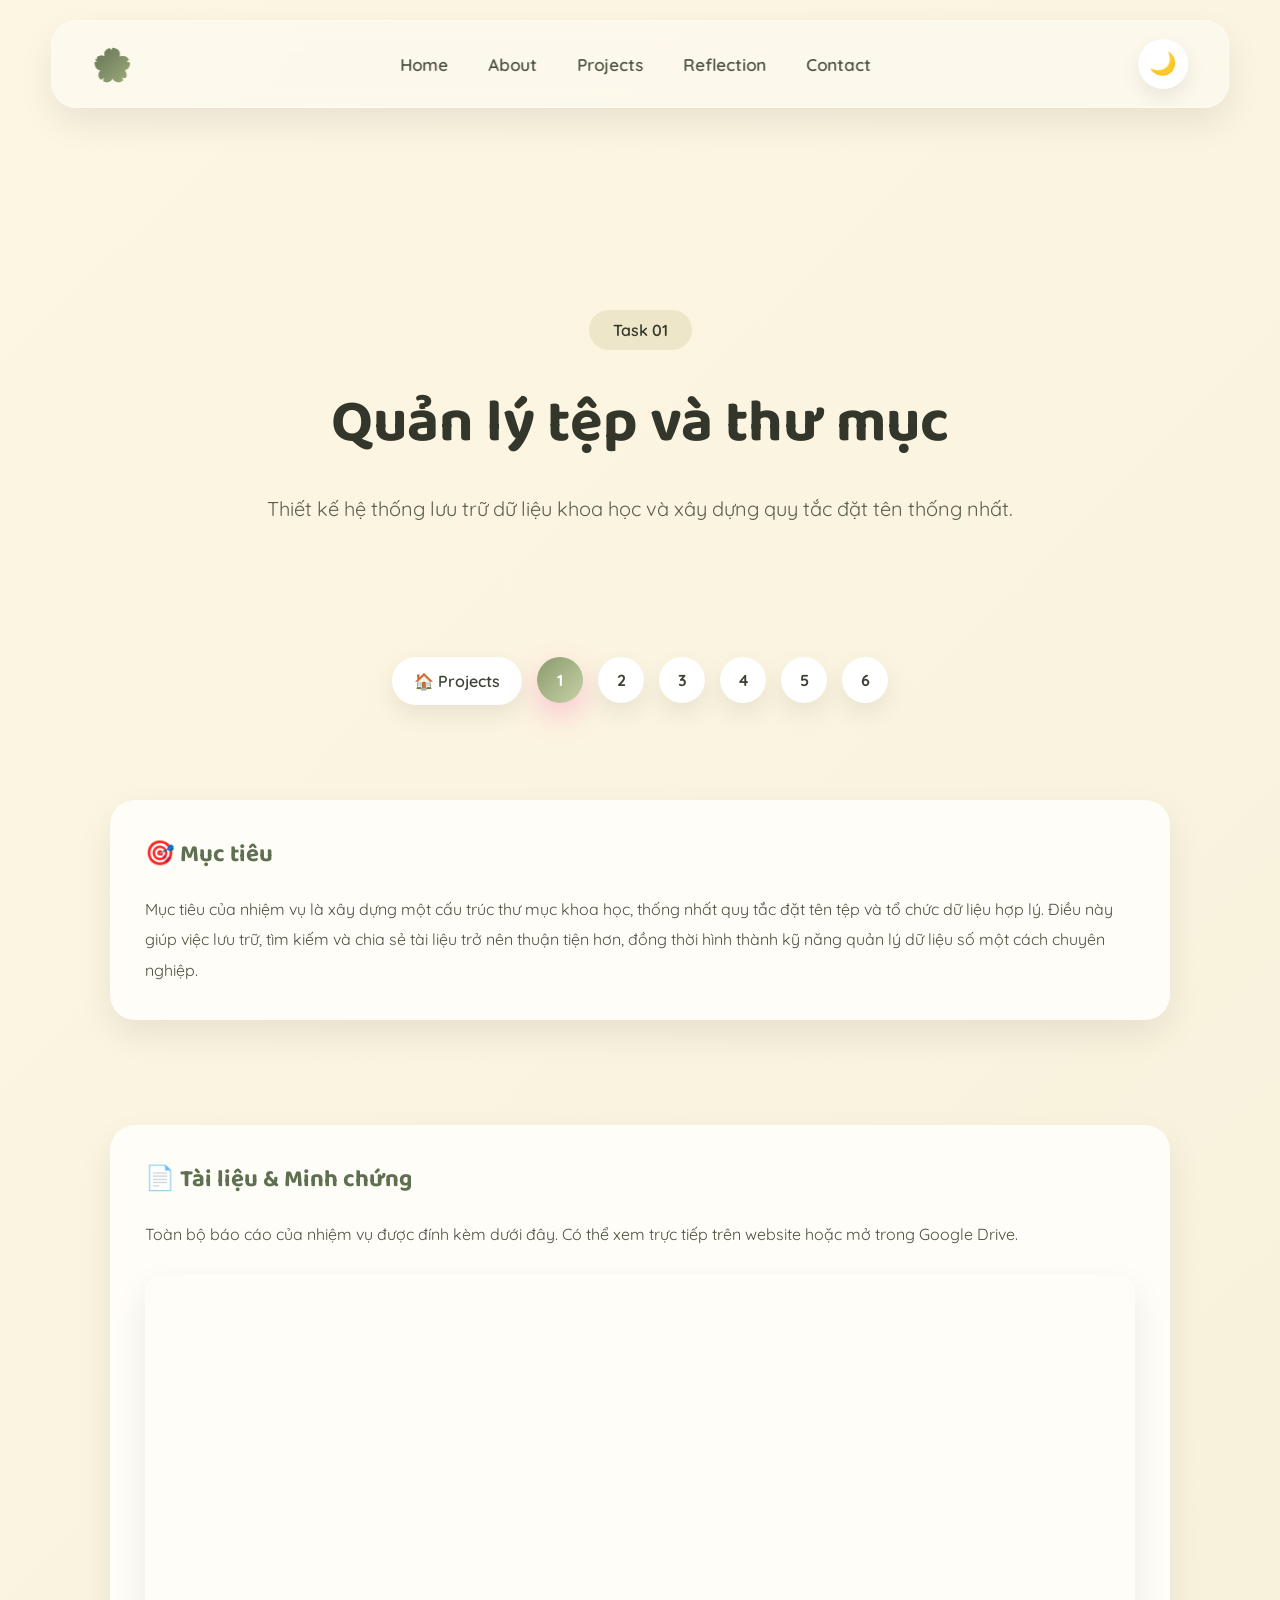
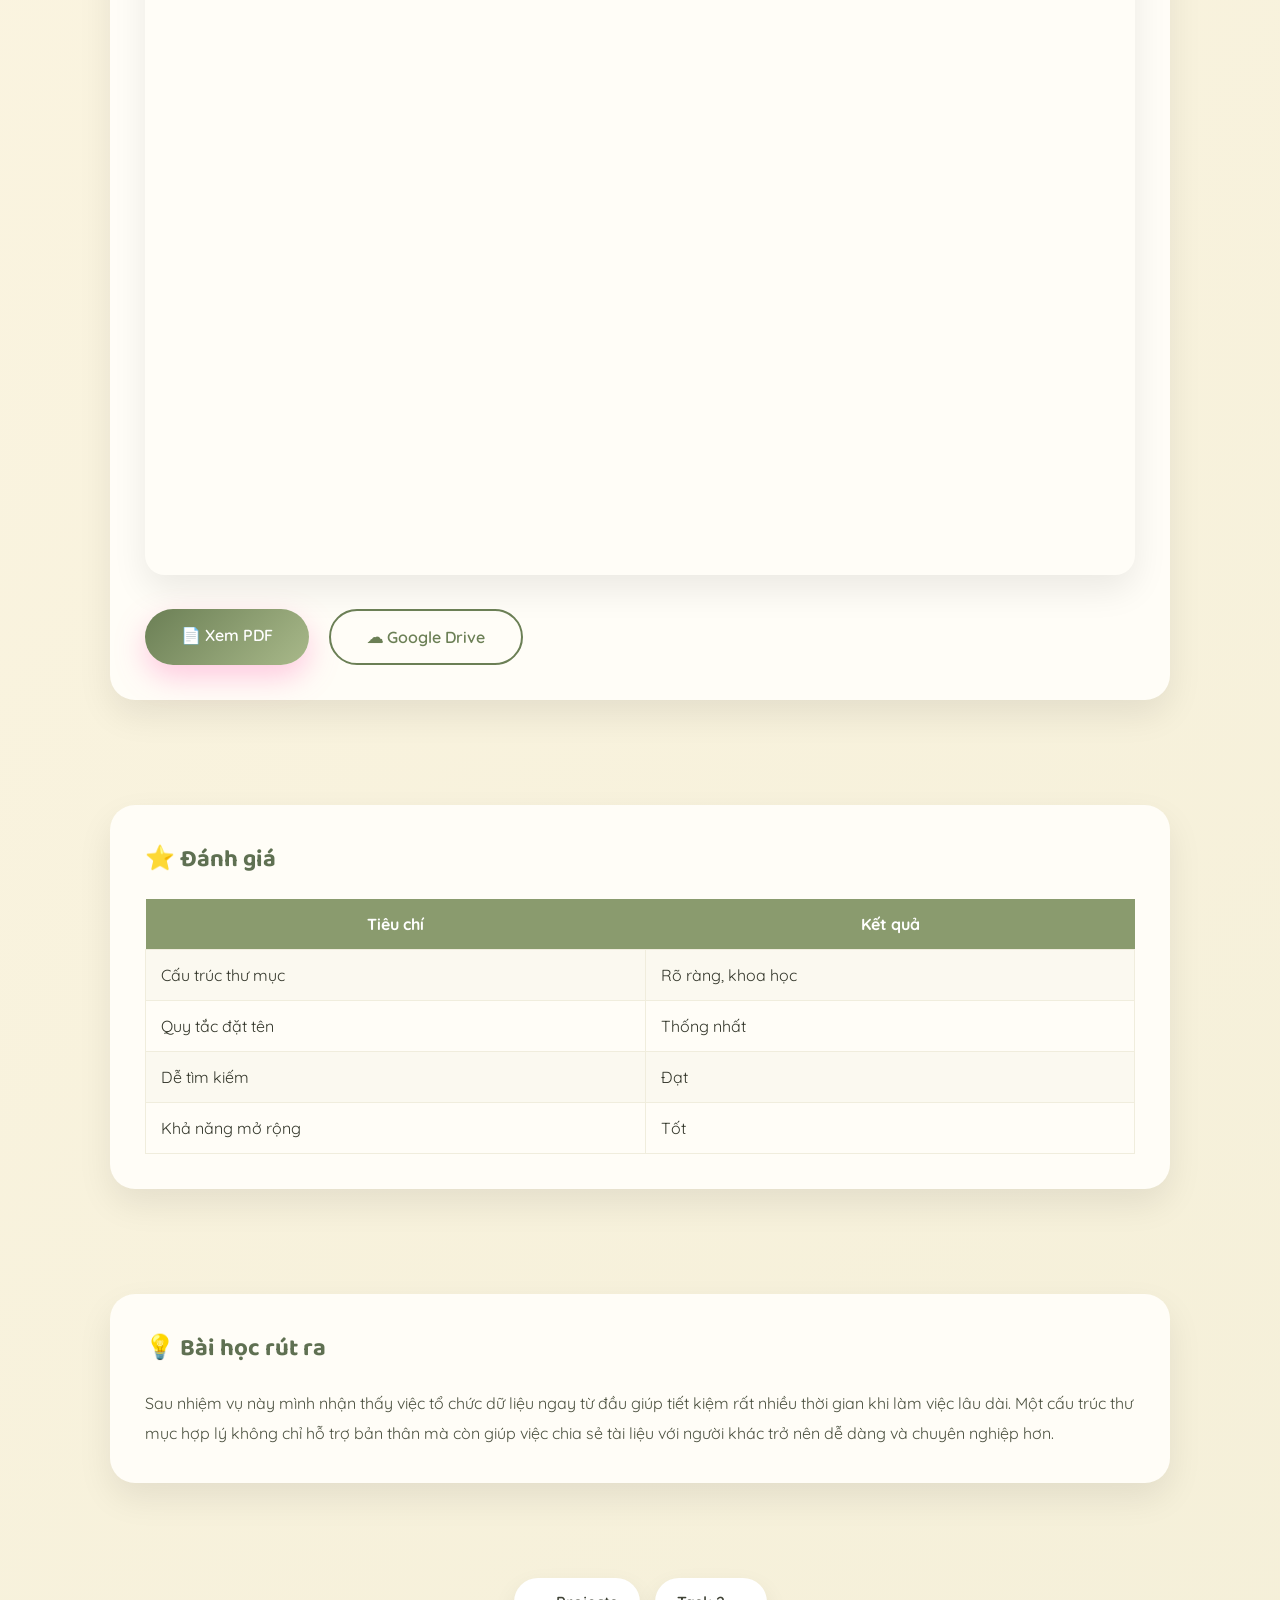
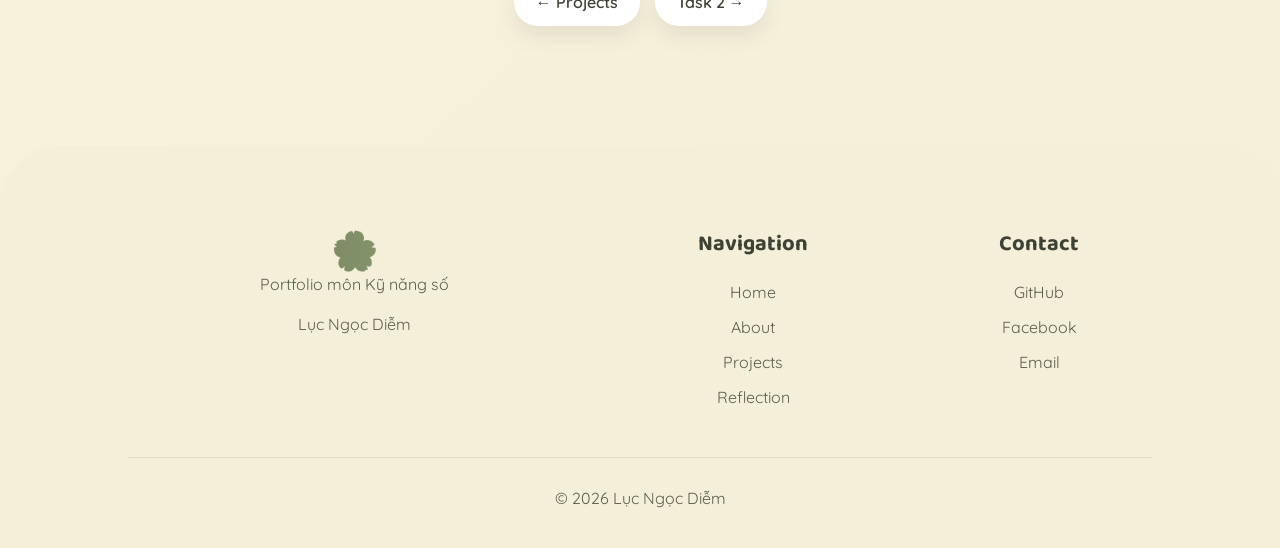
==== tasks/task1.html @ a43daa09 "commit message" ====
<!DOCTYPE html>
<html lang="vi">

<head>

<meta charset="UTF-8">

<meta name="viewport" content="width=device-width, initial-scale=1.0">

<title>Task 1 | Lục Ngọc Diễm</title>

<link rel="stylesheet" href="../css/style.css">
<link rel="stylesheet" href="../css/responsive.css">

</head>

<body>

<nav>

<div class="logo">🌸</div>

<ul class="nav-menu">

<li><a href="../index.html">Home</a></li>

<li><a href="../about.html">About</a></li>

<li><a href="../projects.html">Projects</a></li>

<li><a href="../reflection.html">Reflection</a></li>

<li><a href="../contact.html">Contact</a></li>

</ul>

<button class="hamburger" id="hamburger" aria-label="Toggle menu" aria-expanded="false">
<span></span>
<span></span>
<span></span>
</button>

<button id="themeToggle">🌙</button>

</nav>

<section class="task-hero">

<div class="task-number">

Task 01

</div>

<h1>Quản lý tệp và thư mục</h1>

<p>

Thiết kế hệ thống lưu trữ dữ liệu khoa học và xây dựng quy tắc đặt tên thống nhất.

</p>

</section>

<section class="task-navigation">

<a href="../projects.html" class="nav-btn">
🏠 Projects
</a>

<a href="task1.html" class="nav-btn-num active">1</a>

<a href="task2.html" class="nav-btn-num">2</a>

<a href="task3.html" class="nav-btn-num">3</a>

<a href="task4.html" class="nav-btn-num">4</a>

<a href="task5.html" class="nav-btn-num">5</a>

<a href="task6.html" class="nav-btn-num">6</a>

</section>

<section class="task-content">

<div class="task-box">

<h2>🎯 Mục tiêu</h2>

<p>

Mục tiêu của nhiệm vụ là xây dựng một cấu trúc thư mục khoa học, thống nhất quy tắc đặt tên tệp và tổ chức dữ liệu hợp lý. Điều này giúp việc lưu trữ, tìm kiếm và chia sẻ tài liệu trở nên thuận tiện hơn, đồng thời hình thành kỹ năng quản lý dữ liệu số một cách chuyên nghiệp.

</p>

</div>


<div class="task-box">

<h2>📄 Tài liệu & Minh chứng</h2>

<p>

Toàn bộ báo cáo của nhiệm vụ được đính kèm dưới đây. Có thể xem trực tiếp trên website hoặc mở trong Google Drive.

</p>

<iframe
src="../assets/documents/task1.pdf"
class="pdf-frame">
</iframe>

<div class="pdf-actions">

<a
href="../assets/documents/task1.pdf"
target="_blank"
class="btn">

📄 Xem PDF

</a>

<a
href="https://drive.google.com/drive/folders/1VZi1n0ZRhgxew_7jX-TgPINRvs0sPr73"
target="_blank"
class="btn2">

☁ Google Drive

</a>

</div>

</div>


<div class="task-box">

<h2>⭐ Đánh giá</h2>

<table class="portfolio-table">

<tr>

<th>Tiêu chí</th>

<th>Kết quả</th>

</tr>

<tr>

<td>Cấu trúc thư mục</td>

<td>Rõ ràng, khoa học</td>

</tr>

<tr>

<td>Quy tắc đặt tên</td>

<td>Thống nhất</td>

</tr>

<tr>

<td>Dễ tìm kiếm</td>

<td>Đạt</td>

</tr>

<tr>

<td>Khả năng mở rộng</td>

<td>Tốt</td>

</tr>

</table>

</div>


<div class="task-box">

<h2>💡 Bài học rút ra</h2>

<p>

Sau nhiệm vụ này mình nhận thấy việc tổ chức dữ liệu ngay từ đầu giúp tiết kiệm rất nhiều thời gian khi làm việc lâu dài. Một cấu trúc thư mục hợp lý không chỉ hỗ trợ bản thân mà còn giúp việc chia sẻ tài liệu với người khác trở nên dễ dàng và chuyên nghiệp hơn.

</p>

</div>

</section>

<section class="task-navigation">

<a class="nav-btn" href="../projects.html">
← Projects
</a>

<a class="nav-btn" href="task2.html">
Task 2 →
</a>

</section>

<footer>

<div class="footer-container">

<div>

<div class="footer-logo">

🌸

</div>

<p>

Portfolio môn Kỹ năng số

<br><br>

Lục Ngọc Diễm

</p>

</div>

<div>

<h3 class="footer-title">

Navigation

</h3>

<div class="footer-links">

<a href="../index.html">Home</a>

<a href="../about.html">About</a>

<a href="../projects.html">Projects</a>

<a href="../reflection.html">Reflection</a>

</div>

</div>

<div>

<h3 class="footer-title">

Contact

</h3>

<div class="footer-links">

<a href="#">GitHub</a>

<a href="#">Facebook</a>

<a href="#">Email</a>

</div>

</div>

</div>

<div class="footer-bottom">

© 2026 Lục Ngọc Diễm

</div>

</footer>

<button id="topBtn">

↑

</button>

<div class="lightbox">

<img>

</div>
<script src="../js/script.js"></script>
</body>

</html>
---- css/style.css ----
/* ==========================
   GOOGLE FONT
========================== */

@import url('https://fonts.googleapis.com/css2?family=Baloo+2:wght@400;500;600;700;800&family=Quicksand:wght@400;500;600;700&display=swap');

/* ==========================
   RESET
========================== */

*{
    margin:0;
    padding:0;
    box-sizing:border-box;
}

body{

    font-family:'Quicksand',sans-serif;

    background:linear-gradient(
        135deg,
        #FDF6E3 0%,
        #F4EFD8 100%
    );

    min-height:100vh;

    color:#33362A;

    padding-top:140px;
    overflow-x:hidden;
}

.hero-left{

    animation:slideLeft 1s ease;

}

.hero-right{

    animation:slideRight 1s ease;

}

@keyframes slideLeft{

from{

opacity:0;

transform:translateX(-60px);

}

to{

opacity:1;

transform:translateX(0);

}

}

@keyframes slideRight{

from{

opacity:0;

transform:translateX(60px);

}

to{

opacity:1;

transform:translateX(0);

}

}

/* ==========================
   NAVBAR
========================== */

nav{

    position:fixed;

    top:20px;

    left:50%;

    transform:translateX(-50%);

    width:92%;

    max-width:1350px;

    padding:18px 40px;

    display:flex;

    justify-content:space-between;

    align-items:center;

    border-radius:25px;

    background:rgba(255,255,255,.35);

    backdrop-filter:blur(20px);

    border:1px solid rgba(255,255,255,.4);

    box-shadow:0 15px 35px rgba(0,0,0,.08);

    transition:.35s;

    z-index:1000;

}

nav.scrolled{

    padding:14px 35px;

    background:rgba(255,255,255,.55);

    backdrop-filter:blur(30px);

}

.logo{

    font-size:32px;
    font-weight:700;
    letter-spacing:2px;

    background:linear-gradient(
        135deg,
        #5F7052,
        #A3AF7E
    );

    background-clip:text;
    -webkit-background-clip:text;

    color:transparent;
    -webkit-text-fill-color:transparent;

}

nav ul{

    display:flex;

    list-style:none;

    gap:28px;

}

.nav-menu{

display:flex;

gap:40px;

list-style:none;

}

.nav-menu a{

position:relative;

text-decoration:none;

font-size:17px;

font-weight:600;

color:#4C5140;

transition:.3s;

}

.nav-menu a:hover{

color:#5F7052;

}

.nav-menu a::after{

content:"";

position:absolute;

left:0;

bottom:-8px;

width:0;

height:3px;

border-radius:50px;

background:#5F7052;

transition:.35s;

}

.nav-menu a:hover::after{

width:100%;

}

nav ul li a:hover{

    color:#5F7052;

}

/* ==========================
   HERO SECTION
========================== */

.hero{
    max-width:1200px;
    margin:80px auto;
    display:flex;
    justify-content:space-between;
    align-items:center;
    gap:80px;
    padding:40px;
    position:relative;
    z-index:2;
}

.hero-left{
    flex:1;
}

.hero-right{
    flex:1;
    display:flex;
    justify-content:center;
}

.hello{
    font-size:24px;
    margin-bottom:15px;
}

.hero h1{
    font-size:70px;
    line-height:1.1;
}

.hero h2{
    font-size:42px;
    color:#5F7052;
    margin:20px 0;
}

.description{
    font-size:22px;
    line-height:1.8;
    max-width:650px;
}

/* ==========================
   AVATAR
========================== */

.avatar{

    width:360px;
    height:360px;

    border-radius:50%;

    background:rgba(255,255,255,.35);

    backdrop-filter:blur(20px);

    border:2px solid rgba(255,255,255,.5);

    box-shadow:
        0 20px 60px rgba(255,105,180,.25),
        0 20px 60px rgba(0,180,255,.15);

    display:flex;
    justify-content:center;
    align-items:center;

    font-size:120px;
    font-weight:700;

    color:#5F7052;

}

/* ==========================
   BUTTON
========================== */

.hero-button{
    display:flex;
    gap:20px;
    margin-top:40px;
}

.btn,
.btn2{

    padding:16px 36px;

    border-radius:50px;

    text-decoration:none;

    font-weight:600;

    transition:.35s;

}

.btn{

    background:linear-gradient(
        135deg,
        #6B7F55,
        #A9B98A
    );

    color:white;

    box-shadow:0 12px 30px rgba(255,105,180,.35);

}

.btn:hover{

    transform:translateY(-6px);

}

.btn2{

    border:2px solid #6B7F55;

    color:#6B7F55;

}

.btn2:hover{

    background:#6B7F55;

    color:white;

}

/*==========================
ANIMATED BLOBS
==========================*/

.blob{

position:fixed;

border-radius:50%;

filter:blur(90px);

z-index:-2;

opacity:.6;

animation:blobMove 18s ease-in-out infinite;

}

.blob1{

width:350px;
height:350px;

background:#A9B98A;

top:-120px;
left:-120px;

}

.blob2{

width:420px;
height:420px;

background:#C7D2A5;

top:180px;
right:-140px;

animation-delay:2s;

}

.blob3{

width:300px;
height:300px;

background:#E3DBB8;

bottom:-120px;
left:35%;

animation-delay:4s;

}

.blob4{

width:260px;
height:260px;

background:#D8E0BC;

bottom:80px;
right:15%;

animation-delay:6s;

}

.blob5{

width:180px;
height:180px;

background:#FFFDF7;

top:45%;
left:12%;

animation-delay:8s;

}

@keyframes blobMove{

0%{

transform:translate(0,0) scale(1);

}

25%{

transform:translate(60px,-40px) scale(1.12);

}

50%{

transform:translate(-50px,40px) scale(.9);

}

75%{

transform:translate(40px,60px) scale(1.05);

}

100%{

transform:translate(0,0) scale(1);

}

}

.theme-btn{

    width:48px;

    height:48px;

    border:none;

    border-radius:50%;

    cursor:pointer;

    background:white;

    font-size:20px;

    transition:.3s;

    box-shadow:
        0 8px 20px rgba(0,0,0,.08);

}

.theme-btn:hover{

    transform:rotate(20deg);

}

/*==========================
PROJECTS PAGE
==========================*/

.projects{

    max-width:1200px;

    margin:120px auto;

    padding:20px;

}

.projects h1{

    font-size:56px;

    text-align:center;

    color:#5F7052;

    margin-bottom:20px;

}

.projects>p{

    text-align:center;

    max-width:700px;

    margin:auto;

    font-size:18px;

    line-height:1.8;

    color:#4C5140;

    margin-bottom:60px;

}


/*==========================
BACK TO TOP
==========================*/

#backToTop{

    position:fixed;

    right:30px;

    bottom:30px;

    width:60px;

    height:60px;

    border:none;

    border-radius:50%;

    cursor:pointer;

    background:linear-gradient(135deg,#8A9B6E,#A3AF7E);

    color:white;

    font-size:24px;

    box-shadow:0 15px 35px rgba(0,0,0,.18);

    opacity:0;

    visibility:hidden;

    transition:.35s;

    z-index:999;

}

#backToTop.show{

    opacity:1;

    visibility:visible;

}

#backToTop:hover{

    transform:translateY(-6px) scale(1.08);

}

/*========== BADGE ==========*/

.badge{

display:inline-block;

padding:10px 20px;

border-radius:50px;

background:white;

margin-bottom:25px;

font-weight:600;

box-shadow:0 8px 20px rgba(0,0,0,.08);

}

/*========== STATS ==========*/

.stats{

max-width:1200px;

margin:80px auto;

display:grid;

grid-template-columns:repeat(4,1fr);

gap:25px;

}

.stat{

background:rgba(255,255,255,.45);

backdrop-filter:blur(20px);

padding:35px;

border-radius:20px;

text-align:center;

box-shadow:0 15px 35px rgba(0,0,0,.08);

transition:.4s;

}

.stat:hover{

transform:translateY(-10px);

}

.stat h2{

font-size:42px;

color:#5F7052;

margin-bottom:10px;

}

/*========== FOOTER ==========*/

footer{

margin-top:120px;

padding:40px;

text-align:center;

color:#5A5F4E;

}

.hero{

    min-height:90vh;

    display:flex;

    justify-content:space-between;

    align-items:center;

    max-width:1300px;

    margin:auto;

    gap:80px;

}

.hero-tag{

    display:inline-block;

    padding:10px 22px;

    border-radius:50px;

    background:white;

    color:#5F7052;

    font-weight:600;

    margin-bottom:25px;

    box-shadow:0 10px 25px rgba(0,0,0,.08);

}

.hero h1{

    font-size:82px;

    line-height:1.05;

}

.hero h2{

    margin:20px 0;

    font-size:36px;

    color:#8A9B6E;

}

.description{

    font-size:20px;

    line-height:1.9;

    color:#5A5F4E;

    margin-top:25px;

}

.glass-circle{

    width:480px;

    height:480px;

    border-radius:50%;

    background:rgba(255,255,255,.35);

    backdrop-filter:blur(30px);

    border:2px solid rgba(255,255,255,.5);

    display:flex;

    justify-content:center;

    align-items:center;

    box-shadow:

    0 25px 80px rgba(255,105,180,.2),

    0 25px 80px rgba(125,211,252,.2);

    animation:float 5s ease-in-out infinite;

}

.glass-circle img{

    width:88%;

    border-radius:50%;

}

@keyframes float{

0%{

transform:translateY(0);

}

50%{

transform:translateY(-18px);

}

100%{

transform:translateY(0);

}

}

/*==========================
SCROLL PROGRESS
==========================*/

#progress-bar{

    position:fixed;

    top:0;

    left:0;

    width:0%;

    height:5px;

    background:linear-gradient(90deg,#8A9B6E,#A3AF7E);

    z-index:9999;

}

/*==========================
CURSOR GLOW
==========================*/

.cursor-glow{

    position:fixed;

    width:260px;

    height:260px;

    border-radius:50%;

    background:radial-gradient(circle,
    rgba(255,182,217,.28),
    rgba(158,216,255,.18),
    transparent 70%);

    pointer-events:none;

    transform:translate(-50%,-50%);

    z-index:-1;

    transition:.08s linear;

}

/*==========================
REVEAL
==========================*/

.reveal{

opacity:0;

transform:translateY(80px);

transition:1s;

}

.reveal.active{

opacity:1;

transform:translateY(0);

}


.project-card::after{

content:"";

position:absolute;

top:-150%;

left:-60%;

width:45%;

height:320%;

background:rgba(255,255,255,.35);

transform:rotate(25deg);

transition:.8s;

}

.project-card:hover::after{

left:140%;

}

/*==========================
LOADER
==========================*/

#loader{

position:fixed;

top:0;

left:0;

width:100%;

height:100%;

background:linear-gradient(135deg,#FDF9EF,#F4EFD8);

display:flex;

flex-direction:column;

justify-content:center;

align-items:center;

z-index:99999;

transition:1s;

}

.loader-logo{

width:120px;

height:120px;

border-radius:50%;

background:linear-gradient(135deg,#8A9B6E,#C7D2A5);

display:flex;

justify-content:center;

align-items:center;

font-size:42px;

font-weight:700;

color:white;

animation:spin 2s infinite linear;

}

@keyframes spin{

100%{

transform:rotate(360deg);

}

}

#loader.hide{

opacity:0;

visibility:hidden;

}

#themeToggle{

width:50px;

height:50px;

border-radius:50%;

border:none;

cursor:pointer;

font-size:22px;

background:white;

box-shadow:0 8px 20px rgba(0,0,0,.08);

transition:.3s;

}

.dark{

background:#121212;

color:white;

}

.dark nav{

background:rgba(20,20,20,.55);

}

.dark .project-card{

background:rgba(35,35,35,.6);

color:white;

}

.dark .stat{

background:rgba(35,35,35,.6);

color:white;

}

.dark footer{

background:linear-gradient(135deg,#1a1a2e,#16213e);

color:#D4D0B8;

}

.dark .footer-title{

color:#F0EDDD;

}

.dark .footer-links a{

color:#B8BCA0;

}

.dark .footer-links a:hover{

color:#8A9B6E;

}

.dark .footer-bottom{

color:#8A8F78;

border-top-color:rgba(255,255,255,.08);

}

/* Chữ nằm trực tiếp trên nền tối (không có khung card) */

.dark .nav-menu a{

color:#E6E2CC;

}

.dark .description,
.dark .section-description,
.dark .task-hero p,
.dark .about-right p,
.dark .reflection-intro,
.dark .contact-intro,
.dark .projects>p,
.dark .skill-bar-label,
.dark .project-info{

color:#CEC9AE;

}

/* Card kính mờ (glass) bị chìm màu vì nền trắng trong suốt đè lên nền tối */

.dark .overview-card,
.dark .reflect-stat{

background:rgba(255,255,255,.06);

border-color:rgba(255,255,255,.12);

}

.dark .overview-card h3{

color:#F0EDDD;

}

.dark .overview-card p,
.dark .reflect-stat p{

color:#CEC9AE;

}

/*==========================
SCROLLBAR
==========================*/

::-webkit-scrollbar{

width:12px;

}

::-webkit-scrollbar-track{

background:#F4EFD8;

}

::-webkit-scrollbar-thumb{

background:linear-gradient(#8A9B6E,#C7D2A5);

border-radius:30px;

}

::-webkit-scrollbar-thumb:hover{

background:linear-gradient(#5F7052,#A3AF7E);

}

.tag{

display:inline-block;

padding:8px 18px;

border-radius:50px;

background:linear-gradient(135deg,#EDE6C8,#EDE6C8);

font-size:14px;

font-weight:600;

margin-bottom:20px;

}


/*==========================
TASK PAGE
==========================*/

.task-hero{

padding-top:170px;

padding-bottom:90px;

text-align:center;

max-width:900px;

margin:auto;

}

.task-number{

display:inline-block;

padding:10px 24px;

border-radius:40px;

background:linear-gradient(135deg,#EDE6C8,#EDE6C8);

font-weight:600;

margin-bottom:25px;

}

.task-hero h1{

font-size:60px;

margin-bottom:20px;

}

.task-hero p{

font-size:20px;

line-height:1.8;

color:#5A5F4E;

}

.task-content{

max-width:1100px;

margin:auto;

padding:20px;

display:grid;

gap:35px;

}

.task-box{

background:white;

padding:40px;

border-radius:25px;

box-shadow:0 20px 45px rgba(0,0,0,.08);

transition:.35s;

}

.task-box:hover{

transform:translateY(-8px);

}

.task-box h2{

margin-bottom:20px;

color:#5F7052;

}

.gallery{

display:grid;

grid-template-columns:repeat(auto-fit,minmax(250px,1fr));

gap:20px;

margin-top:25px;

}

.gallery img{

width:100%;

border-radius:18px;

cursor:pointer;

transition:.35s;

}

.gallery img:hover{

transform:scale(1.05);

}

.next-task{

text-align:center;

margin:80px;

}

.next-task a{

padding:18px 35px;

border-radius:50px;

background:linear-gradient(135deg,#8A9B6E,#C7D2A5);

color:white;

text-decoration:none;

font-weight:600;

font-size:18px;

}

/*==========================
TASK NAVIGATION
==========================*/


/*==========================
ABOUT PAGE
==========================*/

.about-page{

max-width:1200px;

margin:160px auto 80px;

display:grid;

grid-template-columns:380px 1fr;

gap:70px;

align-items:center;

padding:20px;

}

.about-left img{

width:100%;

border-radius:30px;

box-shadow:0 25px 60px rgba(0,0,0,.12);

}

.about-right h1{

font-size:58px;

margin:15px 0;

}

.about-right h3{

color:#8A9B6E;

margin-bottom:25px;

}

.about-right p{

line-height:1.9;

font-size:18px;

color:#5A5F4E;

}

.about-info{

display:grid;

grid-template-columns:repeat(2,1fr);

gap:25px;

margin-top:40px;

}

.info-card{

background:white;

padding:28px;

border-radius:22px;

box-shadow:0 15px 40px rgba(0,0,0,.08);

transition:.35s;

}

.info-card:hover{

transform:translateY(-8px);

}

.skills{

max-width:1000px;

margin:100px auto;

padding:20px;

}

.section-title{

text-align:center;

font-size:42px;

margin-bottom:60px;

}

.skill{

margin-bottom:35px;

}

.skill-name{

display:flex;

justify-content:space-between;

margin-bottom:10px;

font-weight:600;

}

.progress{

height:15px;

background:#EAE6D2;

border-radius:30px;

overflow:hidden;

}

.progress-bar{

height:100%;

border-radius:30px;

background:linear-gradient(90deg,#8A9B6E,#C7D2A5);

}

/*==========================
REFLECTION
==========================*/

.reflection-page{

max-width:1000px;

margin:160px auto;

padding:20px;

text-align:center;

}

.reflection-page h1{

font-size:56px;

margin:20px 0;

}

.reflection-intro{

font-size:20px;

line-height:1.9;

color:#5A5F4E;

margin-bottom:70px;

}

.timeline{

position:relative;

margin-top:30px;

}

.timeline::before{

content:"";

position:absolute;

left:35px;

top:0;

bottom:0;

width:4px;

background:linear-gradient(#8A9B6E,#C7D2A5);

z-index:1;

}

.timeline-item{

display:flex;

gap:30px;

margin-bottom:60px;

align-items:flex-start;

text-align:left;

}

.circle{

width:70px;

height:70px;

border-radius:50%;

background:linear-gradient(135deg,#8A9B6E,#C7D2A5);

display:flex;

justify-content:center;

align-items:center;

font-size:26px;

font-weight:bold;

color:white;

flex-shrink:0;

position:relative;

z-index:2;

}

.timeline-content{

background:white;

padding:30px;

border-radius:20px;

box-shadow:0 15px 40px rgba(0,0,0,.08);

width:100%;

transition:.35s;

}

.timeline-content:hover{

transform:translateY(-6px);

}

.timeline-content h3{

margin-bottom:15px;

color:#5F7052;

}

.timeline-content p{

line-height:1.8;

color:#5A5F4E;

}

/*==========================
REFLECTION - STATS
==========================*/

.reflect-stats{

display:grid;

grid-template-columns:repeat(4,1fr);

gap:25px;

margin-bottom:80px;

}

.reflect-stat{

background:rgba(255,255,255,.6);

backdrop-filter:blur(10px);

border:1px solid rgba(255,255,255,.6);

border-radius:22px;

padding:30px 15px;

box-shadow:0 15px 35px rgba(0,0,0,.06);

transition:.35s;

}

.reflect-stat:hover{

transform:translateY(-8px);

}

.reflect-stat h2{

font-size:36px;

background:linear-gradient(135deg,#5F7052,#6B7F55);

-webkit-background-clip:text;

-webkit-text-fill-color:transparent;

background-clip:text;

margin-bottom:8px;

}

.reflect-stat p{

font-size:14px;

color:#6B7060;

font-weight:600;

}

/*==========================
REFLECTION - SKILL BARS
==========================*/

.skills-section{

margin-bottom:90px;

text-align:left;

}

.skill-bar-item{

margin-bottom:26px;

}

.skill-bar-label{

display:flex;

justify-content:space-between;

font-weight:600;

margin-bottom:10px;

color:#3E4235;

}

.skill-bar-track{

width:100%;

height:14px;

border-radius:20px;

background:rgba(0,0,0,.06);

overflow:hidden;

}

.skill-bar-fill{

height:100%;

border-radius:20px;

background:linear-gradient(90deg,#8A9B6E,#C7D2A5);

transition:width 1.2s ease;

}

/*==========================
REFLECTION - QUOTE
==========================*/

.reflect-quote{

margin-top:80px;

padding:50px 40px;

border-radius:25px;

background:linear-gradient(135deg,#8A9B6E,#C7D2A5);

color:#FFFDF7;

text-align:center;

box-shadow:0 25px 60px rgba(255,105,180,.25);

}

.reflect-quote p{

font-size:22px;

font-style:italic;

line-height:1.7;

margin-bottom:18px;

}

.reflect-quote span{

font-weight:700;

font-size:16px;

opacity:.9;

}

/*==========================
CONTACT
==========================*/

.contact-page{

max-width:1100px;

margin:160px auto;

padding:20px;

text-align:center;

}

.contact-page h1{

font-size:56px;

margin:20px 0;

}

.contact-intro{

font-size:20px;

line-height:1.8;

color:#5A5F4E;

margin-bottom:60px;

}

.contact-grid{

display:grid;

grid-template-columns:repeat(auto-fit,minmax(230px,1fr));

gap:25px;

margin-bottom:60px;

}

.contact-card{

background:white;

padding:35px;

border-radius:22px;

box-shadow:0 15px 40px rgba(0,0,0,.08);

transition:.35s;

}

.contact-card:hover{

transform:translateY(-8px);

}

.contact-card h2{

margin-bottom:15px;

color:#5F7052;

}

.contact-form{

display:flex;

flex-direction:column;

gap:20px;

max-width:700px;

margin:auto;

}

.contact-form input,
.contact-form textarea{

padding:18px;

border:none;

border-radius:18px;

background:white;

box-shadow:0 10px 30px rgba(0,0,0,.08);

font-size:16px;

outline:none;

}

.contact-form button{

padding:18px;

border:none;

border-radius:50px;

background:linear-gradient(135deg,#8A9B6E,#C7D2A5);

color:white;

font-size:18px;

font-weight:600;

cursor:pointer;

transition:.35s;

}

.contact-form button:hover{

transform:translateY(-5px);

box-shadow:0 15px 35px rgba(255,105,180,.25);

}

.task-list{

margin-top:20px;

padding-left:25px;

line-height:2;

}

.portfolio-table{

width:100%;

border-collapse:collapse;

margin-top:20px;

}

.portfolio-table th{

background:#8A9B6E;

color:white;

padding:15px;

}

.portfolio-table td{

padding:15px;

border:1px solid #F0EDDD;

}

.portfolio-table tr:nth-child(even){

background:#FBF9F0;

}

.projects-page{

max-width:1200px;

margin:160px auto;

padding:20px;

text-align:center;

}

.projects-page h1{

font-size:56px;

margin-bottom:20px;

}


/*==========================
TASK TIMELINE
==========================*/

.timeline-task{

margin-top:35px;

display:flex;

flex-direction:column;

gap:30px;

}

.timeline-step{

display:flex;

gap:20px;

align-items:flex-start;

}

.step-number{

width:55px;

height:55px;

border-radius:50%;

background:linear-gradient(135deg,#8A9B6E,#C7D2A5);

display:flex;

justify-content:center;

align-items:center;

color:white;

font-weight:bold;

font-size:20px;

flex-shrink:0;

}

.skill-result{

margin-top:40px;

}

.skill-item{

margin-top:25px;

}

.skill-item span{

display:block;

margin-bottom:8px;

font-weight:600;

}

.self-evaluate{

margin-top:45px;

padding:30px;

border-radius:20px;

background:linear-gradient(135deg,#FBF3DE,#F4EFD8);

border-left:6px solid #8A9B6E;

}

.code-box{

background:#1e293b;

color:#FFFDF7;

padding:25px;

border-radius:18px;

margin:25px 0;

overflow:auto;

}

.code-box pre{

white-space:pre-wrap;

font-family:Consolas,monospace;

line-height:1.8;

}

.task-box{

background:#FFFDF7;

padding:35px;

margin:35px 0;

border-radius:25px;

box-shadow:0 15px 35px rgba(0,0,0,.08);

}

.task-box h2{

color:#5F7052;

margin-bottom:20px;

}

.task-box p{

line-height:1.9;

color:#4C5140;

}

.gallery{

display:grid;

grid-template-columns:repeat(auto-fit,minmax(250px,1fr));

gap:20px;

margin-top:25px;

}

.gallery img{

width:100%;

border-radius:15px;

transition:.35s;

cursor:pointer;

}

.gallery img:hover{

transform:scale(1.05);

}

/*======================================================
FOOTER
======================================================*/

footer{

margin-top:120px;

padding:80px 10% 40px;

background:linear-gradient(135deg,#F4EFD8,#F4EFD8);

border-top-left-radius:60px;

border-top-right-radius:60px;

}

.footer-container{

display:grid;

grid-template-columns:2fr 1fr 1fr;

gap:60px;

}

.footer-logo{

font-size:38px;

font-weight:700;

background:linear-gradient(90deg,#5F7052,#A3AF7E);

-webkit-background-clip:text;

-webkit-text-fill-color:transparent;

}

.footer-title{

font-size:22px;

margin-bottom:20px;

color:#3E4235;

}

.footer-links{

display:flex;

flex-direction:column;

gap:15px;

}

.footer-links a{

text-decoration:none;

color:#5A5F4E;

transition:.3s;

}

.footer-links a:hover{

padding-left:8px;

color:#5F7052;

}

.footer-bottom{

margin-top:50px;

padding-top:30px;

border-top:1px solid rgba(0,0,0,.08);

text-align:center;

color:#5A5F4E;

}

/*======================================================
LIGHTBOX
======================================================*/

.lightbox{

position:fixed;

left:0;

top:0;

width:100%;

height:100%;

background:rgba(0,0,0,.88);

display:none;

justify-content:center;

align-items:center;

z-index:9999;

}

.lightbox img{

max-width:90%;

max-height:90%;

border-radius:20px;

box-shadow:0 25px 60px rgba(0,0,0,.5);

animation:zoom .35s;

}

@keyframes zoom{

from{

transform:scale(.8);

opacity:0;

}

to{

transform:scale(1);

opacity:1;

}

}

/*======================================================
DOWNLOAD BUTTON
======================================================*/

.download-area{

margin-top:40px;

display:flex;

gap:20px;

flex-wrap:wrap;

}

.download-btn{

padding:15px 30px;

border-radius:50px;

background:linear-gradient(135deg,#8A9B6E,#C7D2A5);

color:white;

text-decoration:none;

font-weight:600;

transition:.35s;

box-shadow:0 15px 35px rgba(0,0,0,.1);

}

.download-btn:hover{

transform:translateY(-5px);

}

/*======================================================
BACK TO TOP
======================================================*/

#topBtn{

position:fixed;

right:30px;

bottom:30px;

width:60px;

height:60px;

border:none;

border-radius:50%;

background:linear-gradient(135deg,#8A9B6E,#C7D2A5);

color:white;

font-size:26px;

cursor:pointer;

display:none;

z-index:999;

box-shadow:0 20px 40px rgba(0,0,0,.15);

transition:.35s;

}

#topBtn:hover{

transform:translateY(-8px);

}

/*======================================================
RESPONSIVE
======================================================*/

/*==========================
HOME - OVERVIEW (TASK CARDS)
==========================*/

.overview{
max-width:1200px;
margin:140px auto;
padding:0 20px;
text-align:center;
}

.section-description{
max-width:700px;
margin:0 auto 60px;
font-size:18px;
line-height:1.8;
color:#5A5F4E;
}

.overview-grid{
display:grid;
grid-template-columns:repeat(3,1fr);
gap:30px;
}

.overview-card{
display:block;
text-align:left;
text-decoration:none;
color:#33362A;
position:relative;
overflow:hidden;
background:rgba(255,255,255,.55);
backdrop-filter:blur(15px);
border:1px solid rgba(255,255,255,.6);
border-radius:25px;
padding:40px 30px;
transition:.4s ease;
box-shadow:0 15px 40px rgba(0,0,0,.06);
}

.overview-card::before{
content:"";
position:absolute;
top:-60px;
right:-60px;
width:140px;
height:140px;
background:linear-gradient(135deg,rgba(255,141,199,.3),rgba(142,216,255,.3));
border-radius:50%;
transition:.5s;
}

.overview-card:hover{
transform:translateY(-10px);
box-shadow:0 25px 60px rgba(255,105,180,.2);
border-color:rgba(255,141,199,.6);
}

.overview-card:hover::before{
transform:scale(1.6);
}

.overview-card h2{
width:70px;
height:70px;
display:flex;
align-items:center;
justify-content:center;
font-size:32px;
margin-bottom:20px;
background:linear-gradient(135deg,#8A9B6E,#C7D2A5);
border-radius:50%;
box-shadow:0 10px 25px rgba(255,105,180,.25);
}

.overview-card h3{
font-size:22px;
font-weight:700;
margin-bottom:10px;
}

.overview-card p{
font-size:15px;
color:#5A5F4E;
line-height:1.6;
margin-bottom:0;
}

.overview-card .card-link{
display:inline-block;
margin-top:18px;
font-size:14px;
font-weight:700;
color:#5F7052;
opacity:0;
transform:translateX(-8px);
transition:.3s;
}

.overview-card:hover .card-link{
opacity:1;
transform:translateX(0);
}

@media(max-width:1000px){

.about-page{

grid-template-columns:1fr;

text-align:center;

}

.footer-container{

grid-template-columns:1fr;

}

.about-info{

grid-template-columns:1fr;

}

.task-hero h1{

font-size:42px;

}

.projects-page h1{

font-size:42px;

}

.project-grid{

grid-template-columns:repeat(2,1fr);

}

.reflect-stats{

grid-template-columns:repeat(2,1fr);

}

}

@media(max-width:700px){

.nav-menu{

display:none;

}

.timeline-item{

flex-direction:column;

}

.timeline::before{

display:none;

}

.task-navigation{

flex-direction:column;

gap:20px;

}

.contact-grid{

grid-template-columns:1fr;

}

.project-grid{

grid-template-columns:1fr;

}

.reflect-stats{

grid-template-columns:1fr 1fr;

gap:15px;

}

.gallery{

grid-template-columns:1fr;

}

}

.project-grid{

margin-top:60px;

display:grid;

grid-template-columns:repeat(3,1fr);

gap:35px;

}

.project-card{

display:flex;

flex-direction:column;

background:#FFFDF7;

border-radius:25px;

overflow:hidden;

box-shadow:0 20px 45px rgba(0,0,0,.08);

transition:.35s;

}

.project-card img{

width:100%;

height:220px;

object-fit:cover;

}

.project-content{

padding:30px;

display:flex;

flex-direction:column;

flex:1;

}

.project-card:hover{

transform:translateY(-10px);

}

.status{

display:inline-block;

padding:8px 18px;

border-radius:30px;

background:#D8E0BC;

color:#0b8f2d;

font-size:14px;

font-weight:600;

margin-bottom:20px;

}

.project-content h2{

margin-bottom:15px;

font-size:28px;

}

.project-content p{

line-height:1.8;

color:#5A5F4E;

margin-bottom:25px;

}

.project-info{

display:flex;

justify-content:space-between;

margin-bottom:25px;

font-size:15px;

color:#6B7060;

}

.btn-project{

display:inline-block;

align-self:flex-start;

margin-top:auto;

padding:14px 26px;

background:linear-gradient(135deg,#8A9B6E,#C7D2A5);

border-radius:40px;

text-decoration:none;

color:#FFFDF7;

font-weight:600;

transition:.3s;

}

.btn-project:hover{

transform:translateY(-4px);

}

/*==========================
TASK NAVIGATION
==========================*/

.task-navigation{

max-width:1200px;

margin:40px auto;

display:flex;

justify-content:center;

gap:15px;

flex-wrap:wrap;

}

.nav-btn{

padding:14px 22px;

border-radius:50px;

background:white;

text-decoration:none;

color:#3E4235;

font-weight:600;

box-shadow:0 10px 25px rgba(0,0,0,.08);

transition:.3s;

}

.nav-btn:hover{

background:linear-gradient(135deg,#8A9B6E,#C7D2A5);

color:white;

transform:translateY(-5px);

}

/* Nút số trang (1-6) - hình tròn đều nhau, tách riêng khỏi nút chữ */
.nav-btn-num{

width:46px;

height:46px;

padding:0;

border-radius:50%;

background:white;

display:inline-flex;

align-items:center;

justify-content:center;

text-decoration:none;

color:#3E4235;

font-weight:700;

box-shadow:0 10px 25px rgba(0,0,0,.08);

transition:.3s;

flex-shrink:0;

}

.nav-btn-num:hover{

background:linear-gradient(135deg,#8A9B6E,#C7D2A5);

color:white;

transform:translateY(-5px);

}

.nav-btn-num.active{

background:linear-gradient(135deg,#8A9B6E,#C7D2A5);

color:white;

box-shadow:0 12px 28px rgba(255,105,180,.35);

}

.pdf-preview{

max-width:1200px;

margin:80px auto;

padding:40px;

background:#FFFDF7;

border-radius:25px;

box-shadow:0 15px 40px rgba(0,0,0,.08);

}

.pdf-preview h2{

margin-bottom:15px;

font-size:32px;

}

.pdf-preview p{

margin-bottom:30px;

color:#5A5F4E;

line-height:1.8;

}

.pdf-preview iframe{

width:100%;

height:900px;

border:none;

border-radius:20px;

background:white;

}

.pdf-actions{

display:flex;

gap:20px;

margin-top:30px;

flex-wrap:wrap;

}



.pdf-frame{

width:100%;

height:900px;

border:none;

border-radius:20px;

margin-top:25px;

box-shadow:0 15px 35px rgba(0,0,0,.08);

}

.dark .project-content p{
    color:#DCD8C0;
}

.dark .project-info{
    color:#DCD8C0;
}

.dark .project-content h2{
    color:#FFFDF7;
}
/* ==========================
   PASTEL->OLIVE CUTE THEME OVERRIDES
   Rounded chunky display font for headings, softer body bg
========================== */
h1, h2, h3, h4,
.hero-title, .section-title, .about-right h1, .about-right h3,
.reflection-page h1, .contact-page h1, .projects-page h1, .task-hero h1 {
    font-family:'Baloo 2', sans-serif;
}
---- css/responsive.css ----
/* =====================================================
   RESPONSIVE / MOBILE STYLES
   Thứ tự: Hamburger menu -> Tablet (1024px) -> Mobile (700px) -> Small mobile (420px)
===================================================== */

/* =====================================================
   HAMBURGER BUTTON (ẩn mặc định trên desktop)
===================================================== */

.hamburger{

    display:none;

    flex-direction:column;

    justify-content:center;

    align-items:center;

    gap:5px;

    width:42px;

    height:42px;

    border:none;

    border-radius:12px;

    background:transparent;

    cursor:pointer;

    z-index:1100;

}

.hamburger span{

    display:block;

    width:24px;

    height:3px;

    border-radius:3px;

    background:#4C5140;

    transition:.3s;

}

body.dark .hamburger span{

    background:#F0EDDD;

}

.hamburger.active span:nth-child(1){

    transform:translateY(8px) rotate(45deg);

}

.hamburger.active span:nth-child(2){

    opacity:0;

}

.hamburger.active span:nth-child(3){

    transform:translateY(-8px) rotate(-45deg);

}

/* =====================================================
   TABLET (<=1024px)
===================================================== */

@media(max-width:1024px){

    .hero{

        flex-direction:column;

        text-align:center;

        gap:50px;

    }

    .hero-button{

        justify-content:center;

    }

    .stats{

        grid-template-columns:repeat(2,1fr);

    }

    .overview-grid{

        grid-template-columns:repeat(2,1fr);

    }

    .glass-circle,
    .avatar{

        width:320px;

        height:320px;

    }

}

/* =====================================================
   MOBILE (<=700px)
===================================================== */

@media(max-width:700px){

    body{

        padding-top:110px;

    }

    /* ---------- NAV ---------- */

    nav{

        top:12px;

        width:90%;

        padding:14px 20px;

    }

    nav.scrolled{

        padding:12px 20px;

    }

    .logo{

        font-size:26px;

    }

    .hamburger{

        display:flex;

    }

    .nav-menu{

        position:absolute;

        top:calc(100% + 12px);

        left:0;

        right:0;

        flex-direction:column;

        gap:0;

        background:rgba(255,255,255,.9);

        backdrop-filter:blur(20px);

        border:1px solid rgba(255,255,255,.5);

        border-radius:22px;

        box-shadow:0 20px 45px rgba(0,0,0,.15);

        padding:10px;

        max-height:0;

        overflow:hidden;

        opacity:0;

        pointer-events:none;

        transition:max-height .35s ease, opacity .3s ease;

        display:flex;

    }

    .nav-menu.show{

        max-height:400px;

        opacity:1;

        pointer-events:auto;

    }

    .nav-menu li{

        width:100%;

    }

    .nav-menu a{

        display:block;

        padding:14px 16px;

        border-radius:14px;

        font-size:17px;

    }

    .nav-menu a:hover{

        background:rgba(255,92,168,.08);

    }

    .nav-menu a::after{

        display:none;

    }

    body.dark .nav-menu{

        background:rgba(30,30,40,.92);

    }

    /* ---------- HERO ---------- */

    .hero{

        margin:40px auto;

        padding:20px;

        gap:35px;

    }

    .hero-tag{

        font-size:14px;

    }

    .hero h1{

        font-size:42px;

    }

    .hero h2{

        font-size:26px;

    }

    .description{

        font-size:17px;

        line-height:1.7;

    }

    .hero-button{

        flex-direction:column;

        width:100%;

        gap:15px;

    }

    .btn,
    .btn2{

        text-align:center;

        width:100%;

        padding:16px 20px;

    }

    .glass-circle,
    .avatar{

        width:230px;

        height:230px;

    }

    /* ---------- OVERVIEW / STATS ---------- */

    .overview{

        margin:80px auto;

    }

    .overview-grid{

        grid-template-columns:1fr;

        gap:20px;

    }

    .section-description{

        font-size:16px;

    }

    .stats{

        grid-template-columns:1fr 1fr;

        gap:15px;

        margin:50px auto;

    }

    .stat{

        padding:22px;

    }

    .stat h2{

        font-size:32px;

    }

    /* ---------- ABOUT ---------- */

    .about-page{

        margin:20px auto 40px;

        gap:35px;

        padding:15px;

    }

    .about-right h1{

        font-size:38px;

    }

    .about-right p{

        font-size:16px;

    }

    .info-card{

        padding:20px;

    }

    /* ---------- PROJECTS ---------- */

    .projects{

        margin:60px auto;

        padding:15px;

    }

    .projects h1,
    .projects-page h1{

        font-size:34px;

    }

    .project-grid{

        grid-template-columns:1fr;

        gap:24px;

        margin-top:40px;

    }

    .project-card{

        border-radius:20px;

    }

    .project-card img{

        height:200px;

    }

    .project-content{

        padding:24px;

    }

    .project-content h2{

        font-size:22px;

    }

    .status{

        font-size:13px;

        padding:7px 16px;

    }

    .project-info{

        flex-wrap:wrap;

        gap:10px 20px;

    }

    .btn-project{

        width:100%;

        text-align:center;

    }

    /* ---------- TASK PAGES ---------- */

    .task-hero{

        padding-top:20px;

        padding-bottom:50px;

    }

    .task-hero h1{

        font-size:32px;

    }

    .task-hero p{

        font-size:16px;

    }

    .task-box{

        padding:24px;

    }

    .task-content{

        padding:15px;

        gap:22px;

    }

    .pdf-preview iframe,
    .pdf-frame{

        height:420px;

    }

    .portfolio-table th,
    .portfolio-table td{

        padding:10px;

        font-size:14px;

    }

    /* ---------- CONTACT ---------- */

    .contact-page{

        margin:20px auto 40px;

        padding:15px;

    }

    .contact-card{

        padding:22px;

    }

    .contact-form{

        max-width:100%;

    }

    /* ---------- GALLERY / TIMELINE ---------- */

    .gallery{

        grid-template-columns:1fr;

    }

    .timeline-item{

        flex-direction:column;

    }

    .timeline::before{

        display:none;

    }

    /* ---------- REFLECTION ---------- */

    .reflect-stats{

        grid-template-columns:1fr 1fr;

        gap:15px;

    }

    /* ---------- FOOTER ---------- */

    footer{

        margin-top:70px;

        padding:50px 6% 30px;

    }

    .footer-container{

        grid-template-columns:1fr;

        gap:35px;

        text-align:center;

    }

    .footer-links{

        align-items:center;

    }

    /* ---------- BACK TO TOP ---------- */

    #backToTop,
    #topBtn{

        right:16px;

        bottom:16px;

        width:48px;

        height:48px;

        font-size:20px;

    }

}

/* =====================================================
   SMALL MOBILE (<=420px)
===================================================== */

@media(max-width:420px){

    .hero h1{

        font-size:34px;

    }

    .hero h2{

        font-size:22px;

    }

    .glass-circle,
    .avatar{

        width:180px;

        height:180px;

    }

    .stats{

        grid-template-columns:1fr;

    }

    .reflect-stats{

        grid-template-columns:1fr;

    }

    .task-navigation{

        flex-direction:column;

        align-items:center;

    }

    .about-right h1{

        font-size:30px;

    }

    .task-hero h1{

        font-size:26px;

    }

    .projects h1,
    .projects-page h1{

        font-size:28px;

    }
}
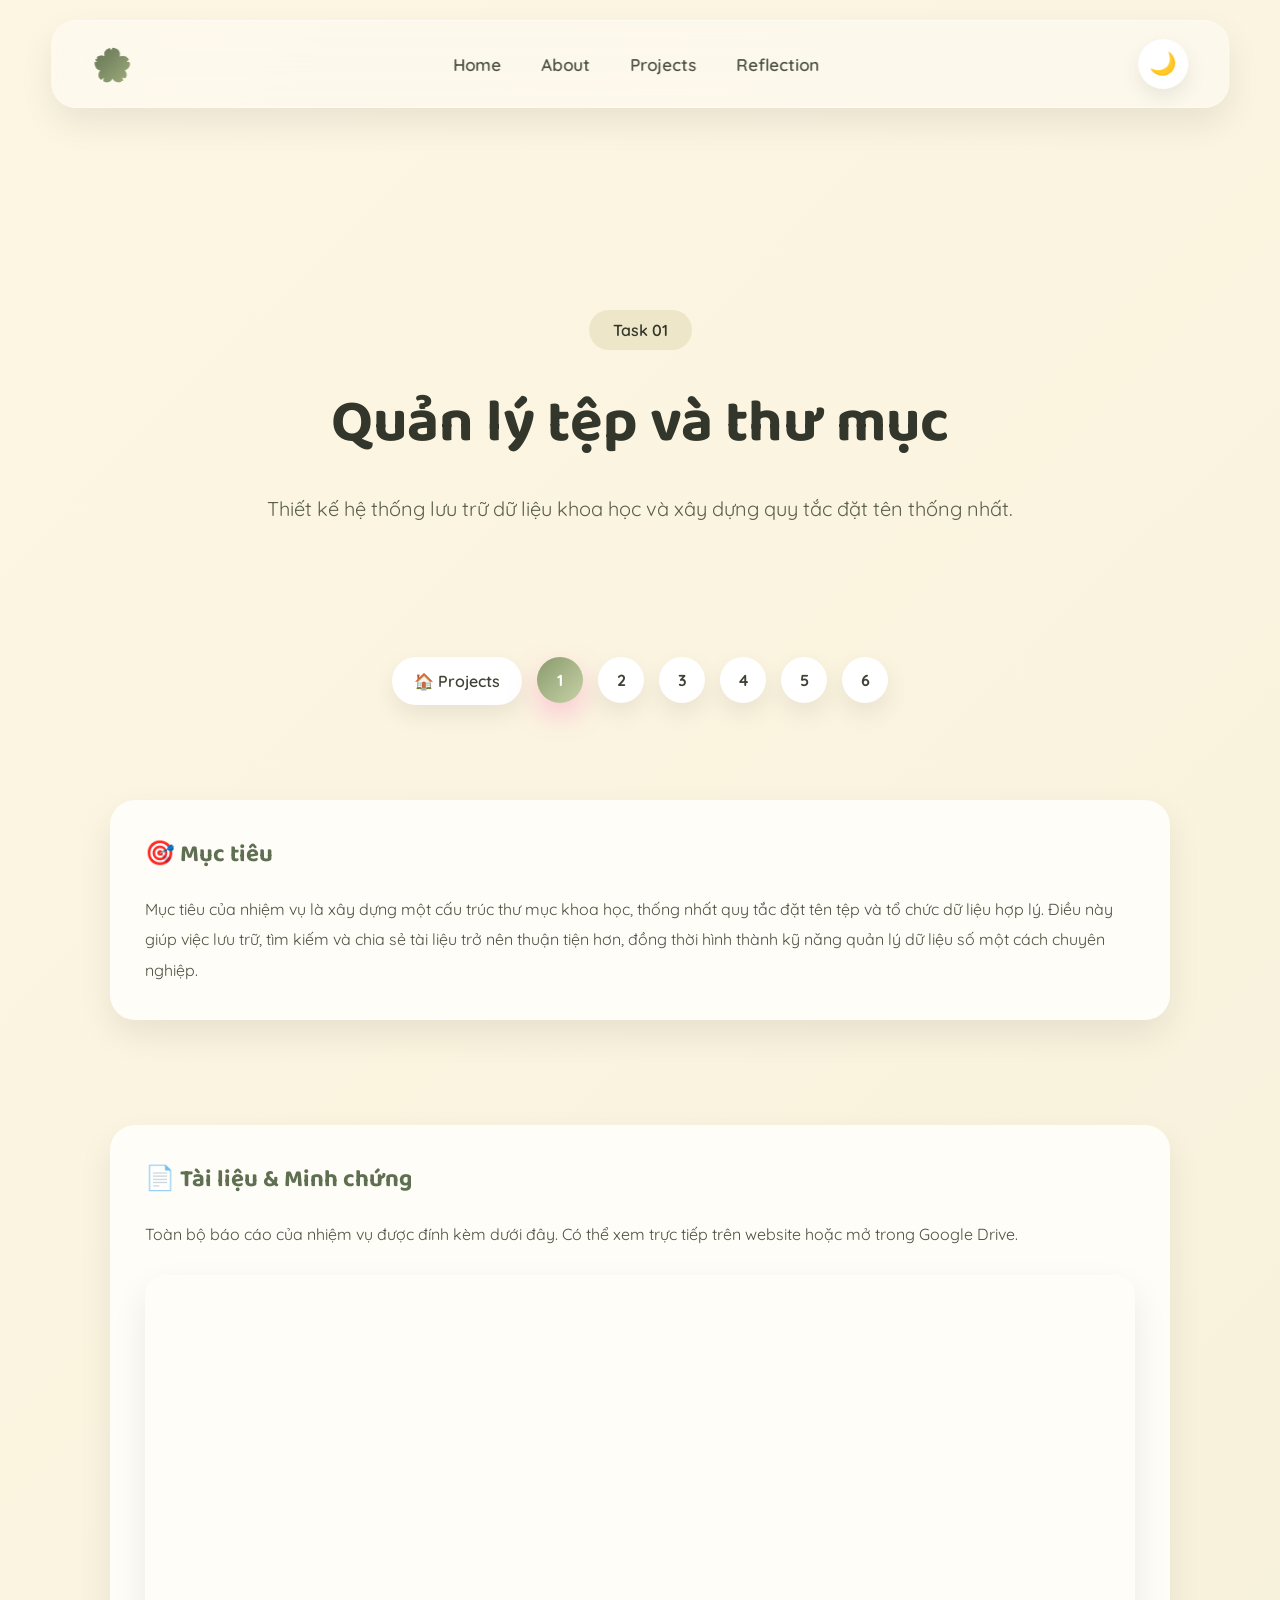
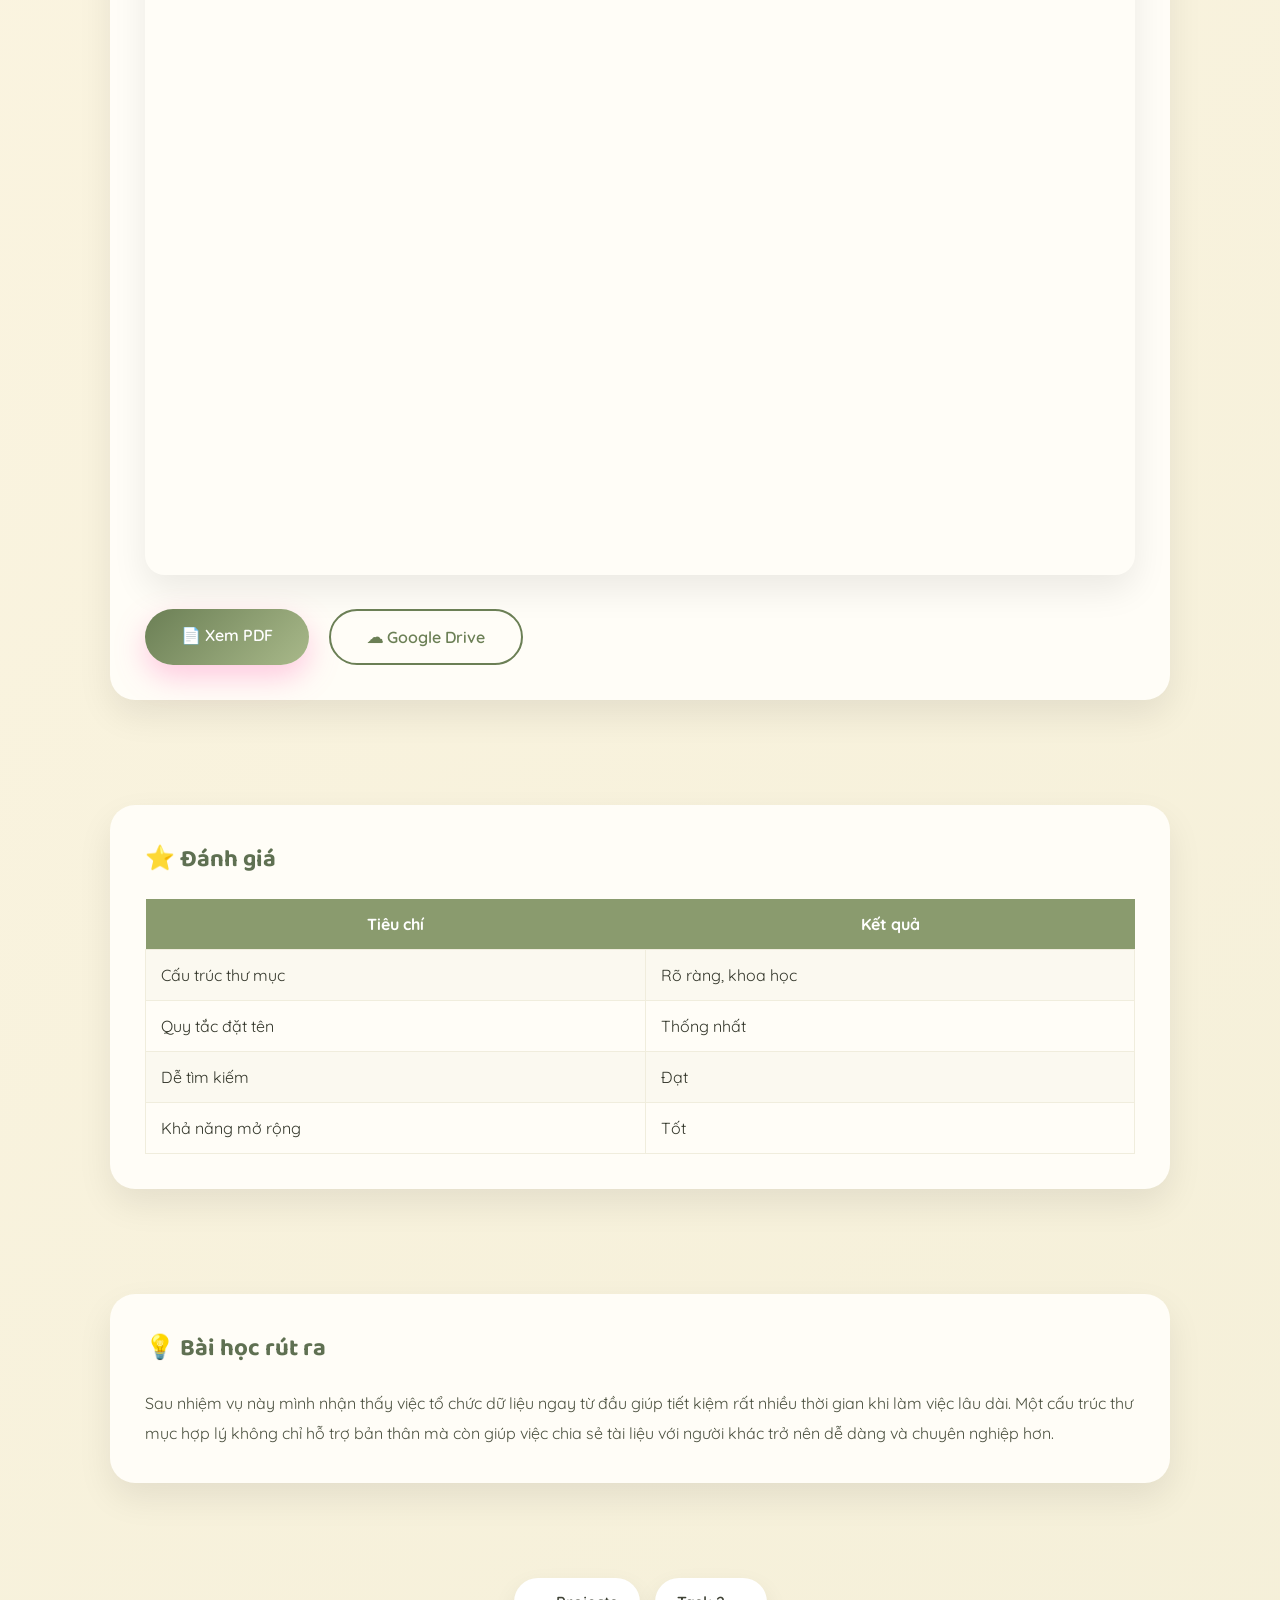
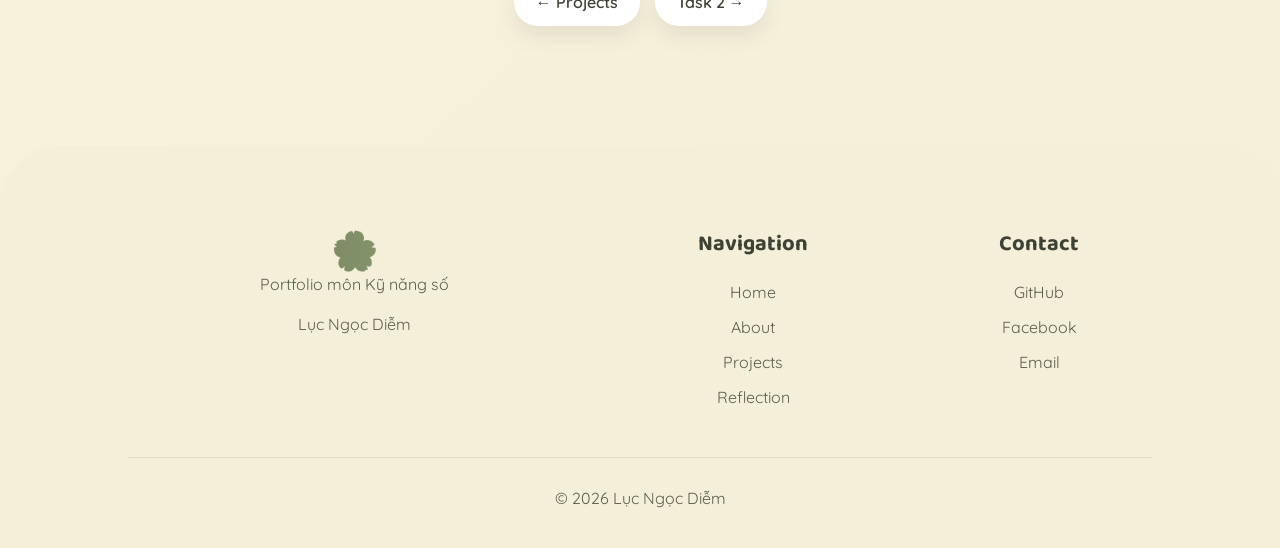
==== commit d5223f7c: "commit message" ====
--- a/tasks/task1.html
+++ b/tasks/task1.html
@@ -30,7 +30,6 @@
 
 <li><a href="../reflection.html">Reflection</a></li>
 
-<li><a href="../contact.html">Contact</a></li>
 
 </ul>
 
